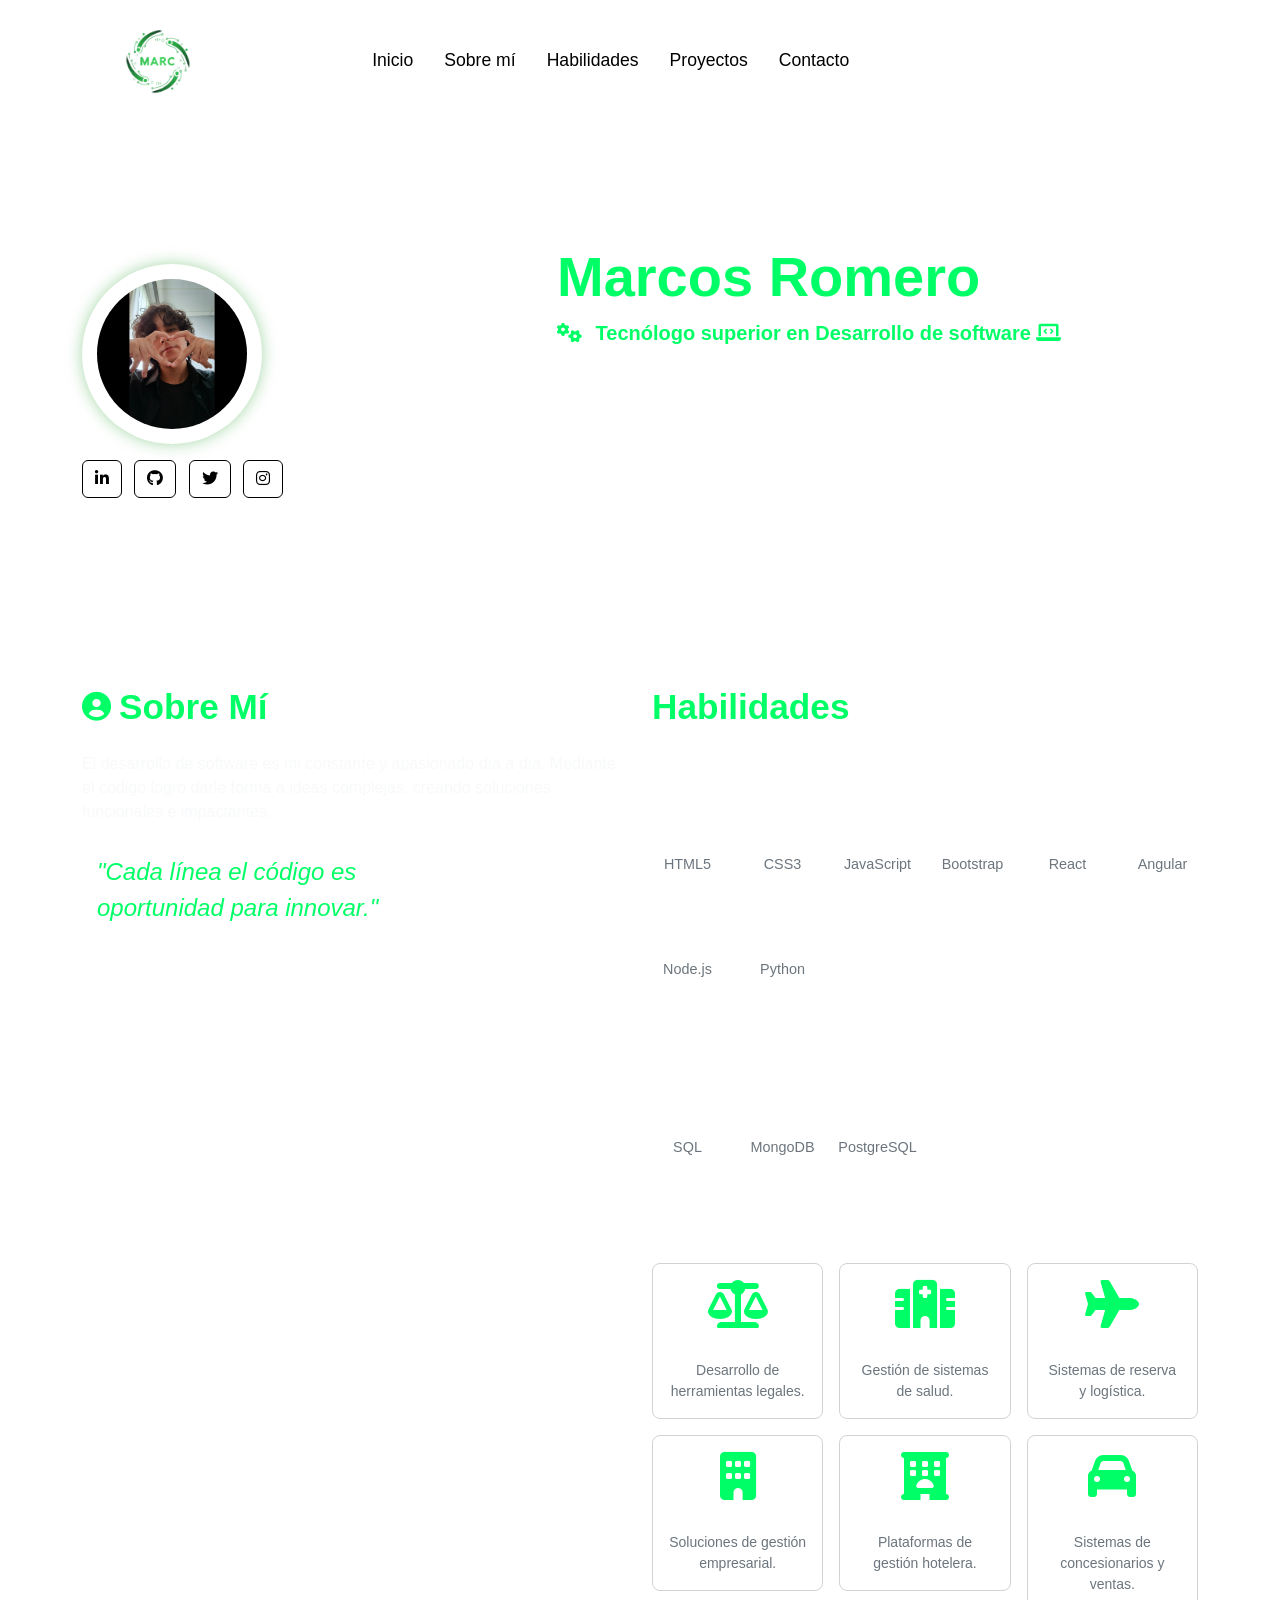
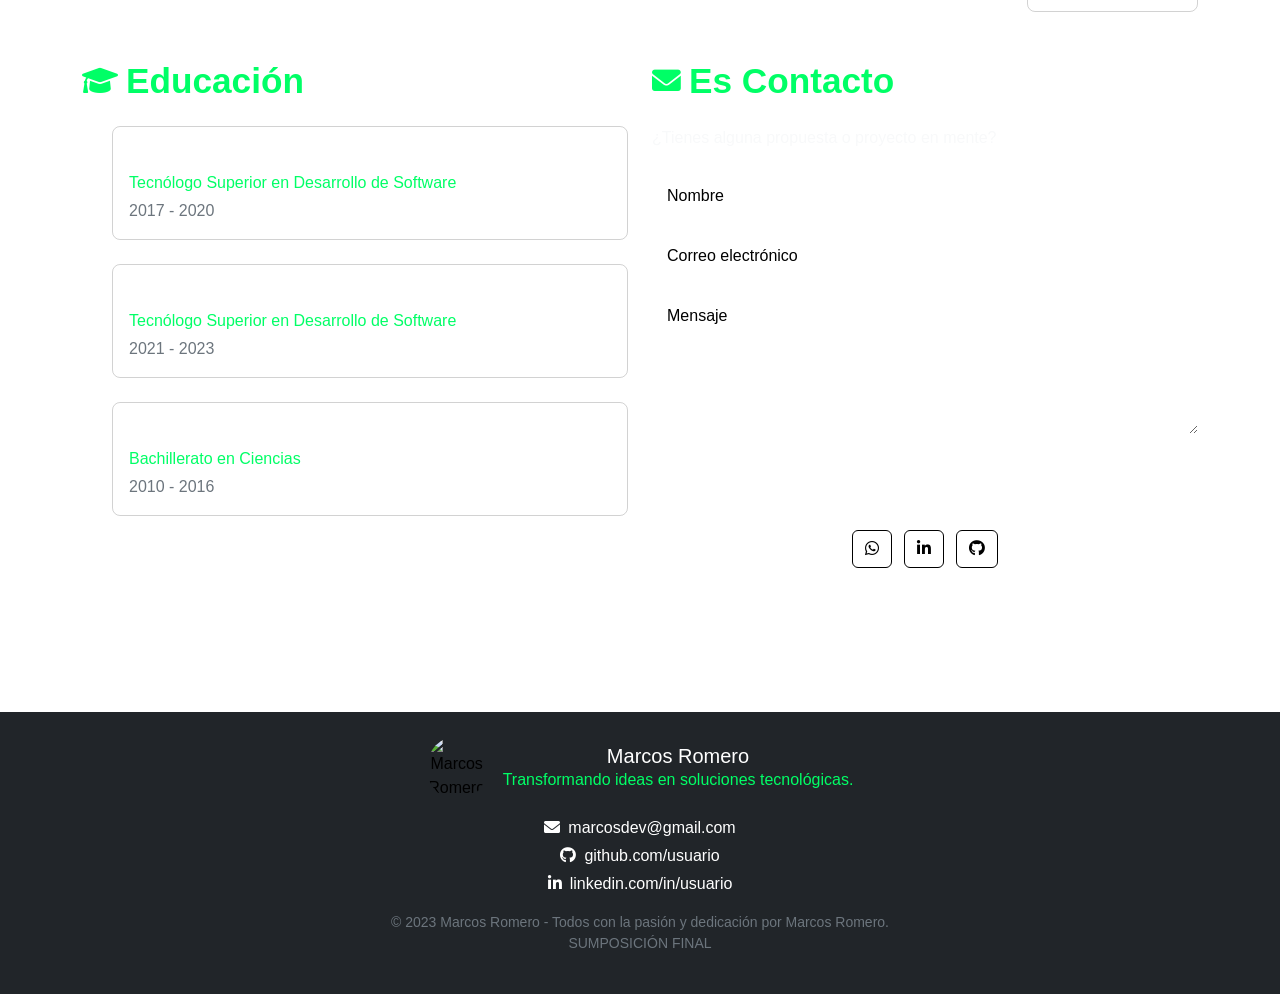
==== indexxxx.html @ cc2b0ab0 "Mejorando frontend de la pagina principal" ====
<!DOCTYPE html>
<html lang="es">
<head>
    <meta charset="UTF-8">
    <meta name="viewport" content="width=device-width, initial-scale=1.0">
    <title>Marcos Romero - Portafolio</title>
    <link href="https://cdn.jsdelivr.net/npm/bootstrap@5.3.0/dist/css/bootstrap.min.css" rel="stylesheet">
    <link rel="stylesheet" href="https://cdnjs.cloudflare.com/ajax/libs/font-awesome/6.0.0-beta3/css/all.min.css">
    <link rel="stylesheet" href="css/indexxxx.css">

</head>
<body>
    <nav class="navbar navbar-expand-lg navbar-dark bg-dark fixed-top">  
        <div class="container-fluid px-0">

            <!-- 🔹 IZQUIERDA: LOGO -->
            <a class="navbar-brand" href="#">
                <img src="Logo.png" alt="Logo" class="logo-navbar d-inline-block align-text-top me-2">
            </a>

            <!-- 🔹 BOTÓN HAMBURGUESA -->
            <button class="navbar-toggler" type="button" data-bs-toggle="collapse" data-bs-target="#navbarNav"
                aria-controls="navbarNav" aria-expanded="false" aria-label="Toggle navigation">
                <span class="navbar-toggler-icon"></span>
            </button>

            <!-- 🔹 CENTRO: MENÚ -->
            <div class="collapse navbar-collapse justify-content-center" id="navbarNav">
                <ul class="navbar-nav">
                    <li class="nav-item"><a class="nav-link active" href="#inicio">Inicio</a></li>
                    <li class="nav-item"><a class="nav-link" href="#sobre-mi">Sobre mí</a></li>
                    <li class="nav-item"><a class="nav-link" href="#habilidades">Habilidades</a></li>
                    <li class="nav-item"><a class="nav-link" href="#proyectos">Proyectos</a></li>
                    <li class="nav-item"><a class="nav-link" href="#contacto">Contacto</a></li>
                </ul>

                <!-- 🔹 BOTÓN PERFIL SOLO PARA MÓVIL -->
                <div class="d-lg-none mt-3 text-center w-100">
                    <button class="btn btn-success w-25">
                        <i class="fab fa-whatsapp me-1 icon-responsive-size"></i> Contactarme
                    </button>
                </div>
            </div>

            <!-- 🔹 BOTÓN PERFIL SOLO PARA ESCRITORIO -->
            <div class="navbar-right d-none d-lg-block">
                <button class="btn btn-success">
                    <i class="fab fa-whatsapp me-1 icon-responsive-size"></i> Contactarme
                </button>
            </div>
        </div>
    </nav>

    <div id="navbar-spacer"></div>

    <main class="container-fluid py-5">
        <!-- Hero Section -->
        <section id="inicio" class="hero-section text-center py-5 mb-5">
            <div class="container">
                <div class="row align-items-center">
                    <!-- Columna izquierda -->
                    <div class="col-md-5 mb-4 mb-md-0 text-center text-md-start">
                        <div class="profile-circle mx-auto mx-md-0 mb-3">
                            <img src="Marc.jpg" alt="Marcos Romero" class="img-fluid rounded-circle">
                        </div>
                        <div class="social-icons">
                            <a href="#" class="btn btn-outline-success me-2"><i class="fab fa-linkedin-in"></i></a>
                            <a href="#" class="btn btn-outline-success me-2"><i class="fab fa-github"></i></a>
                            <a href="#" class="btn btn-outline-success me-2"><i class="fab fa-twitter"></i></a>
                            <a href="#" class="btn btn-outline-success"><i class="fab fa-instagram"></i></a>
                        </div>
                    </div>

                    <!-- Columna derecha -->
                    <div class="col-md-7 text-center text-md-start">
                        <h1 class="text-white">Marcos Romero</h1>
                        <p class="lead text-success mb-4">
                            <strong><i class="fas fa-cogs text-success me-2"></i> Tecnólogo superior en Desarrollo de software <i class="fas fa-laptop-code text-success me-2"></i></strong><br>
                            <span class="text-white"><strong>Especializado en transformar ideas complejas en soluciones digitales robustas</strong>,
        aplicando metodologías ágiles para <strong>entregas eficientes y de alto valor</strong>.</span>
                        </p>
                        <button class="btn btn-lg btn-success">
                            <i class="fas fa-download me-2"></i>Descargar CV
                        </button>
                    </div>
                </div>
            </div>
        </section>


        <div class="container">
            <div class="row">
                <!-- About Me Section --><section id="sobre-mi" class="col-lg-6 mb-5">
                    <h2 class="section-title text-success mb-4">
                        <i class="fas fa-user-circle me-2"></i>Sobre Mí
                    </h2>
                    <p class="text-light mb-3">
                        El desarrollo de software es mi constante y apasionado día a día. Mediante el código logro darle forma a ideas complejas, creando soluciones funcionales e impactantes.
                    </p>
                    <p class="quote text-success fs-4">
                        "Cada línea el código es<br>oportunidad para innovar."
                    </p>
                </section>

                <!-- Skills Section --><section id="habilidades" class="col-lg-6 mb-5">
                    <h2 class="section-title text-success mb-4">Habilidades</h2>

                    <h3 class="text-white mb-3"><i class="fas fa-cogs me-2"></i>Frameworks y Herramientas</h3>
                    <div class="row text-center mb-4">
                        <div class="col-3 col-md-2 skill-item">
                            <i class="fab fa-html5 fa-2x text-white"></i>
                            <p class="text-secondary">HTML5</p>
                        </div>
                        <div class="col-3 col-md-2 skill-item">
                            <i class="fab fa-css3-alt fa-2x text-white"></i>
                            <p class="text-secondary">CSS3</p>
                        </div>
                        <div class="col-3 col-md-2 skill-item">
                            <i class="fab fa-js fa-2x text-white"></i>
                            <p class="text-secondary">JavaScript</p>
                        </div>
                        <div class="col-3 col-md-2 skill-item">
                            <i class="fab fa-bootstrap fa-2x text-white"></i>
                            <p class="text-secondary">Bootstrap</p>
                        </div>
                        <div class="col-3 col-md-2 skill-item">
                            <i class="fab fa-react fa-2x text-white"></i>
                            <p class="text-secondary">React</p>
                        </div>
                        <div class="col-3 col-md-2 skill-item">
                            <i class="fab fa-angular fa-2x text-white"></i>
                            <p class="text-secondary">Angular</p>
                        </div>
                        <div class="col-3 col-md-2 skill-item">
                            <i class="fab fa-node-js fa-2x text-white"></i>
                            <p class="text-secondary">Node.js</p>
                        </div>
                        <div class="col-3 col-md-2 skill-item">
                            <i class="fab fa-python fa-2x text-white"></i>
                            <p class="text-secondary">Python</p>
                        </div>
                    </div>

                    <h3 class="text-white mb-3"><i class="fas fa-database me-2"></i>Bases de Datos</h3>
                    <div class="row text-center mb-4">
                        <div class="col-3 col-md-2 skill-item">
                            <i class="fas fa-database fa-2x text-white"></i>
                            <p class="text-secondary">SQL</p>
                        </div>
                        <div class="col-3 col-md-2 skill-item">
                            <i class="fas fa-leaf fa-2x text-white"></i>
                            <p class="text-secondary">MongoDB</p>
                        </div>
                        <div class="col-3 col-md-2 skill-item">
                            <i class="fas fa-server fa-2x text-white"></i>
                            <p class="text-secondary">PostgreSQL</p>
                        </div>
                    </div>

                    <h3 class="text-white mb-3" id="proyectos"><i class="fas fa-briefcase me-2"></i>Sectores de Experiencia</h3>
                    <div class="row g-3">
                        <div class="col-6 col-md-4">
                            <div class="card bg-dark-alt text-center p-3">
                                <i class="fas fa-balance-scale fa-3x text-success mb-2"></i>
                                <p class="mb-0 text-white">Sistema Judicial</p>
                                <small class="text-secondary">Desarrollo de herramientas legales.</small>
                            </div>
                        </div>
                        <div class="col-6 col-md-4">
                            <div class="card bg-dark-alt text-center p-3">
                                <i class="fas fa-hospital fa-3x text-success mb-2"></i>
                                <p class="mb-0 text-white">Hospital</p>
                                <small class="text-secondary">Gestión de sistemas de salud.</small>
                            </div>
                        </div>
                        <div class="col-6 col-md-4">
                            <div class="card bg-dark-alt text-center p-3">
                                <i class="fas fa-plane fa-3x text-success mb-2"></i>
                                <p class="mb-0 text-white">Aerolíneas</p>
                                <small class="text-secondary">Sistemas de reserva y logística.</small>
                            </div>
                        </div>
                        <div class="col-6 col-md-4">
                            <div class="card bg-dark-alt text-center p-3">
                                <i class="fas fa-building fa-3x text-success mb-2"></i>
                                <p class="mb-0 text-white">Empresarial</p>
                                <small class="text-secondary">Soluciones de gestión empresarial.</small>
                            </div>
                        </div>
                        <div class="col-6 col-md-4">
                            <div class="card bg-dark-alt text-center p-3">
                                <i class="fas fa-hotel fa-3x text-success mb-2"></i>
                                <p class="mb-0 text-white">Hotelería</p>
                                <small class="text-secondary">Plataformas de gestión hotelera.</small>
                            </div>
                        </div>
                        <div class="col-6 col-md-4">
                            <div class="card bg-dark-alt text-center p-3">
                                <i class="fas fa-car fa-3x text-success mb-2"></i>
                                <p class="mb-0 text-white">Automotriz</p>
                                <small class="text-secondary">Sistemas de concesionarios y ventas.</small>
                            </div>
                        </div>
                    </div>
                </section>
            </div>

            <div class="row">
                <!-- Education Section --><section id="educacion" class="col-lg-6 mb-5">
                    <h2 class="section-title text-success mb-4">
                        <i class="fas fa-graduation-cap me-2"></i>Educación
                    </h2>
                    <div class="timeline">
                        <div class="timeline-item mb-4">
                            <div class="card bg-dark-alt p-3">
                                <h5 class="text-white mb-1">Tecnología Universitaria Unifranz Sucre</h5>
                                <p class="text-success mb-1">Tecnólogo Superior en Desarrollo de Software</p>
                                <p class="text-secondary mb-0">2017 - 2020</p>
                            </div>
                        </div>
                        <div class="timeline-item mb-4">
                            <div class="card bg-dark-alt p-3">
                                <h5 class="text-white mb-1">Tecnología Universitaria Unifranz Sucre</h5>
                                <p class="text-success mb-1">Tecnólogo Superior en Desarrollo de Software</p>
                                <p class="text-secondary mb-0">2021 - 2023</p>
                            </div>
                        </div>
                        <div class="timeline-item">
                            <div class="card bg-dark-alt p-3">
                                <h5 class="text-white mb-1">Colegio Militar Teófilo Núñez Ortiz</h5>
                                <p class="text-success mb-1">Bachillerato en Ciencias</p>
                                <p class="text-secondary mb-0">2010 - 2016</p>
                            </div>
                        </div>
                    </div>
                </section>

                <!-- Contact Section --><section id="contacto" class="col-lg-6 mb-5">
                    <h2 class="section-title text-success mb-4">
                        <i class="fas fa-envelope me-2"></i>Es Contacto
                    </h2>
                    <p class="text-light mb-4">¿Tienes alguna propuesta o proyecto en mente?</p>

                    <form>
                        <div class="mb-3">
                            <input type="text" class="form-control bg-dark-alt text-white border-0" placeholder="Nombre">
                        </div>
                        <div class="mb-3">
                            <input type="email" class="form-control bg-dark-alt text-white border-0" placeholder="Correo electrónico">
                        </div>
                        <div class="mb-3">
                            <textarea class="form-control bg-dark-alt text-white border-0" rows="5" placeholder="Mensaje"></textarea>
                        </div>
                        <button type="submit" class="btn btn-success btn-lg w-100">Enviar Mensaje</button>
                    </form>

                    <div class="social-icons mt-4 text-center">
                        <a href="#" class="btn btn-outline-success me-2"><i class="fab fa-whatsapp"></i></a>
                        <a href="#" class="btn btn-outline-success me-2"><i class="fab fa-linkedin-in"></i></a>
                        <a href="#" class="btn btn-outline-success"><i class="fab fa-github"></i></a>
                    </div>
                </section>
            </div>
        </div>
    </main>

    <footer class="bg-dark text-center py-4 mt-5">
        <div class="container">
            <div class="d-flex align-items-center justify-content-center mb-3">
                <img src="https://via.placeholder.com/50" alt="Marcos Romero" class="img-fluid rounded-circle me-3">
                <div>
                    <h5 class="text-white mb-0">Marcos Romero</h5>
                    <p class="text-success mb-0">Transformando ideas en soluciones tecnológicas.</p>
                </div>
            </div>
            <div class="footer-links mb-3">
                <p class="text-white mb-1"><i class="fas fa-envelope me-2"></i>marcosdev@gmail.com</p>
                <p class="text-white mb-1"><i class="fab fa-github me-2"></i>github.com/usuario</p>
                <p class="text-white mb-0"><i class="fab fa-linkedin-in me-2"></i>linkedin.com/in/usuario</p>
            </div>
            <p class="text-secondary small mt-3">
                © 2023 Marcos Romero - Todos con la pasión y dedicación por Marcos Romero.
                <br>
                <span>SUMPOSICIÓN FINAL</span>
            </p>
        </div>
    </footer>

    <script src="https://cdn.jsdelivr.net/npm/bootstrap@5.3.0/dist/js/bootstrap.bundle.min.js"></script>
    <script src="script.js"></script>
    <script>
        document.querySelectorAll('a[href^="#"]').forEach(anchor => {
            anchor.addEventListener('click', function (e) {
                e.preventDefault();

                document.querySelector(this.getAttribute('href')).scrollIntoView({
                    behavior: 'smooth'
                });
            });
        });
    </script>
</body>
</html>
---- css/indexxxx.css ----
/*--------------------------------------------CONFIGURCION---------------------------------------------------------------*/
:root {
    /* Paleta base */
    /*--color-bg-dark: #1a1a1a;          Fondo general */
    /*--color-bg-alt: #2c2c2c;           Fondo secundario */
    /*--color-border-dark: #0f3d0f;      Bordes verdes oscuros */
    /*--color-border-gray: #3a3a3a;      Bordes grises */
    /*--color-primary: #4CAF50;          Verde principal */
    /*--color-text: #f0f0f0;             Texto claro */
    /*--color-placeholder: #b0b0b0;      Texto placeholder */

    /* Colores de la paleta de la imagen */
    --color-negro-profundo: #1A1A1A;    /* Negro Profundo / Carbón */
    --color-verde-neon: #00FF66;        /* Verde Neón / Ciber-Vree Vibrante */
    --color-cian-turquesa: #00FFFF;     /* Cian Turquesa Vibrante (NOTA: #00FFRV no es un código hex válido, asumo que 'RV' es un error tipográfico y debería ser otro valor o simplemente 00FF00) */
    --color-magenta-brillante: #FF00FF; /* Magenta Brillante */
    --color-blanco-puro: #FFFF;         /* Blanco Puro (NOTA: #FFFF es un shorthand, el completo sería #FFFFFF) */

    --navbar-logo-space: 100px;  /* 🔹 Espacio izquierdo del logo */
    --navbar-button-space: 100px; /* 🔹 Espacio derecho del botón */
}

body {
    background-color: var(--color-bg-dark); /* Fondo oscuro casi negro */
    color: var(--color-text); /* Color de texto general */
    font-family: Arial, sans-serif;
}

strong {
  font-weight: bold; /* Fuerza la negrita */
  
}




/*--------------------------------------------NAVBAR---------------------------------------------------------------*/

.navbar {
    background-color: var(--color-bg-dark) !important; /* Navbar muy oscuro */
    border-bottom: 1px solid var(--color-border-dark); /* Borde inferior verde */
    padding-top: 0.5rem;
    padding-bottom: 0.5rem;
}

.navbar-brand {
    color: var(--color-text) !important;
    margin-left: var(--navbar-logo-space, 50px);
}

.navbar-nav .nav-link {
    color: var(--color-text) !important;
    margin-right: 15px;
    font-size: clamp(0.9rem, 1vw + 0.3rem, 1.2rem); /* Ajuste responsivo */
}

.navbar-nav .nav-link.active,
.navbar-nav .nav-link:hover {
    color: var(--color-primary) !important; /* Verde más brillante al pasar el ratón o activo */
}

.logo-navbar {
    height: 90px; /* Ajusta el alto del logo */
    width: auto; /* Mantiene las proporciones originales */
    object-fit: contain; /* Asegura que no se deforme */
    vertical-align: middle; /* Centra con el texto */
    /* 🔹 Ajustes adicionales para responsividad y control de tamaño */
    max-height: none; /* Límite máximo para pantallas grandes */
    max-width: 100%; /* Evita que se salga del contenedor */
    transition: height 0.3s ease; /* Transición suave si cambias el tamaño */
}

/* 🔹 Distribución general: logo izquierda, menú centro, botón derecha 
.navbar .container {
    display: flex;
    align-items: center;
    justify-content: space-between;
}*/

/* 🔹 Elimina el padding lateral del container para permitir al logo y botón llegar a los bordes */
.navbar .container-fluid {
    display: flex;
    align-items: center;
    justify-content: space-between;
    padding-left: var(--navbar-logo-space, 0px);
    padding-right: var(--navbar-button-space, 0px);
}

/* 🔹 Centrar el menú dentro del espacio disponible */
.navbar-collapse {
    flex-grow: 1;
    justify-content: center;
}

/* 🔹 Contenedor del botón a la derecha */
.navbar-right {
    margin-right: var(--navbar-button-space, 50px); /* Espacio derecho ajustable */
}

/* 🔹 Espaciado ajustable del botón hamburguesa en pantallas pequeñas */
.navbar-toggler {
    margin-right: var(--navbar-button-space, 50px); /* Espacio derecho ajustable */
}

/* 🔹 NUEVA CLASE PARA EL TAMAÑO RESPONSIVO DEL ICONO */
.icon-responsive-size {
    /* Mismo ajuste responsivo que usas para los enlaces de navegación */
    font-size: clamp(0.9rem, 1vw + 0.3rem, 1.2rem); 
    /* Ajusta la altura de línea para evitar que el icono mueva verticalmente el texto */
    line-height: 1; 
}

/* 🚀 SOLUCIÓN ESCALABLE: ESTILOS DEL ESPACIADOR (#navbar-spacer) */
#navbar-spacer {
    height: 75px; 
}

/* 📱 MÓVIL (<=768px): Sincronizamos el espaciado */
@media (max-width: 768px) {
    .logo-navbar {
        height: 35px; /* (Ya lo tenías) */
    }
    
    #navbar-spacer {
        /* 💡 MÓVIL (<=768px): Logo (35px) + Padding del Navbar (0.5rem top + 0.5rem bottom) */
        /* Total: 35 + 8 + 8 = 51px. Usaremos 65px para un pequeño margen extra si es necesario,
           o 55px si prefieres algo más ajustado. Usaremos 65px */
        height: 65px; 
    }
    
    /* Nota: Dejamos el padding-top del .hero-section en 80px para móvil para darle un margen interno a la sección */
}


@media (max-width: 768px) {
    .logo-navbar {
        height: 35px; /* Tamaño ligeramente menor en pantallas pequeñas */
    }
}

/* 🔹 Asegura que el texto y los elementos dentro del menú colapsado estén centrados */
@media (max-width: 991.98px) { /* Límite de Bootstrap para 'lg' */
    /* Centra la lista de enlaces */
    .navbar-collapse .navbar-nav {
        /* Quita el margen lateral auto que puede aplicar justify-content-center */
        margin-left: 0;
        margin-right: 0; 
        /* Para centrar la lista dentro del espacio disponible */
        width: 100%;
    }
    
    /* Centra el texto de cada enlace */
    .navbar-collapse .nav-item {
        text-align: center; /* Centra el texto de los enlaces */
        width: 100%; /* Asegura que el ítem ocupe todo el ancho */
    }

    /* Ajusta el margen del enlace en móvil (opcional, si hay mucho espacio) */
    .navbar-nav .nav-link {
        margin-right: 0; /* Elimina el margen derecho horizontal no deseado en móvil */
        padding-top: 0.5rem;
        padding-bottom: 0.5rem;
    }
}



/*--------------------------------------------BODY---------------------------------------------------------------*/
.hero-section {
    background-color: var(--color-bg-dark);
    border-bottom: 2px solid var(--color-border-dark);
    padding-top: 120px  !important;  /*Espacio para el navbar fijo */
    padding-bottom: 120px  !important;
    background-image:url("Fondo.jpg");
    background-size: contain; /* Ajusta la imagen al tamaño del contenedor */
    background-position: center; /* Centra la imagen */
    background-repeat: no-repeat; /* Evita que se repita */
}


.profile-circle {
    width: 180px;
    height: 180px;
    border-radius: 50%;
    background-color: var(--color-primary); /* Círculo verde detrás de la imagen */
    display: flex;
    justify-content: center;
    align-items: center;
    margin-bottom: 20px;
    position: relative;
    border: 3px solid var(--color-border-dark); /* Borde más oscuro */
    box-shadow: 0 0 15px rgba(76, 175, 80, 0.5); /* Sombra verde */
}


.profile-circle img {
    width: 150px;
    height: 150px;
    border-radius: 50%;
    object-fit: cover;
    border: 2px solid var(--color-bg-dark); /* Borde oscuro para la imagen */
}

.hero-section h1 {
    font-size: 3.5rem;
    font-weight: bold;
    color: var(--color-verde-neon) !important;
}


.lead {
    color: var(--color-text);
}

.text-success {
    color: var(--color-verde-neon) !important; /* Verde principal */
}

.btn-success {
    background-color: var(--color-primary);
    border-color: var(--color-primary);
    color: #fff;
    font-weight: bold;
    padding: 12px 30px;
    border-radius: 5px;
}

.btn-success:hover {
    background-color: var(--color-primary-hover);
    border-color: var(--color-primary-hover);
}

.btn-outline-success {
    color: var(--color-primary);
    border-color: var(--color-primary);
}

.btn-outline-success:hover {
    background-color: var(--color-primary);
    color: #fff;
}

@media (max-width: 768px) {
    .hero-section {
        text-align: center;
        padding-top: 80px;
        padding-bottom: 80px;
    }

    .hero-section h1 {
        font-size: 2.2rem;
    }

    .profile-circle {
        width: 140px;
        height: 140px;
    }

    .profile-circle img {
        width: 120px;
        height: 120px;
    }
}

/*Sobre mi*/
.section-title {
    font-size: 2.2rem;
    font-weight: bold;
    margin-bottom: 30px;
    display: flex;
    align-items: center;
}

.section-title i {
    font-size: 1.8rem;
    margin-right: 10px;
}

.bg-dark-alt {
    background-color: var(--color-bg-alt) !important; /* Un gris oscuro para tarjetas */
    border: 1px solid var(color-border-gray);
    border-radius: 8px;
}

.quote {
    font-style: italic;
    font-weight: 500;
    border-left: 5px solid var(--color-primary);
    padding-left: 15px;
    margin-top: 30px;
}

/* Skills Section */
.skill-item {
    padding: 15px;
    display: flex;
    flex-direction: column;
    align-items: center;
    justify-content: center;
}

.skill-item i {
    margin-bottom: 5px;
    color: var(--color-primary); /* Iconos de habilidades en verde */
}

.skill-item p {
    font-size: 0.9rem;
    color: var(--color-text);
}

/* Cards de experiencia/sectores */
.card-body i {
    color: var(--color-primary);
}

/* Education Timeline */
.timeline {
    position: relative;
    padding: 0 0 0 20px; /* Ajuste para la línea */
}

.timeline::before {
    content: '';
    position: absolute;
    top: 0;
    left: 0;
    width: 2px;
    height: 100%;
    background-color: var(--color-primary);
    z-index: 0;
}

.timeline-item {
    position: relative;
    margin-bottom: 30px;
}

.timeline-item::before {
    content: '';
    position: absolute;
    left: -20px; /* Ajuste para el punto en la línea */
    top: 5px;
    width: 12px;
    height: 12px;
    border-radius: 50%;
    background-color: var(--color-primary);
    border: 2px solid var(--color-bg-dark);
    z-index: 1;
}

.timeline-item .card {
    background-color: var(--color-bg-alt) !important;
    border: 1px solid var(color-border-gray);
    border-radius: 8px;
    padding: 15px;
    margin-left: 10px; /* Separación de la línea */
}

.timeline-item .card h5 {
    font-weight: bold;
}

/* Contact Form */
.form-control {
    background-color: var(--color-bg-alt) !important;
    border: 1px solid var(color-border-gray) !important;
    color: var(--color-text) !important;
    border-radius: 5px;
    padding: 10px 15px;
}

.form-control::placeholder {
    color: var(--color-placeholder);
}

/*--------------------------------------------FOOTER---------------------------------------------------------------*/
/* Footer */
footer {
    background-color: var(--color-bg-dark) !important;
    border-top: 1px solid var(--color-border-dark);
    padding-top: 40px !important;
    padding-bottom: 40px !important;
}

footer img {
    width: 60px;
    height: 60px;
    border-radius: 50%;
    object-fit: cover;
    border: 2px solid var(--color-primary);
}

.footer-links p {
    margin-bottom: 8px;
}
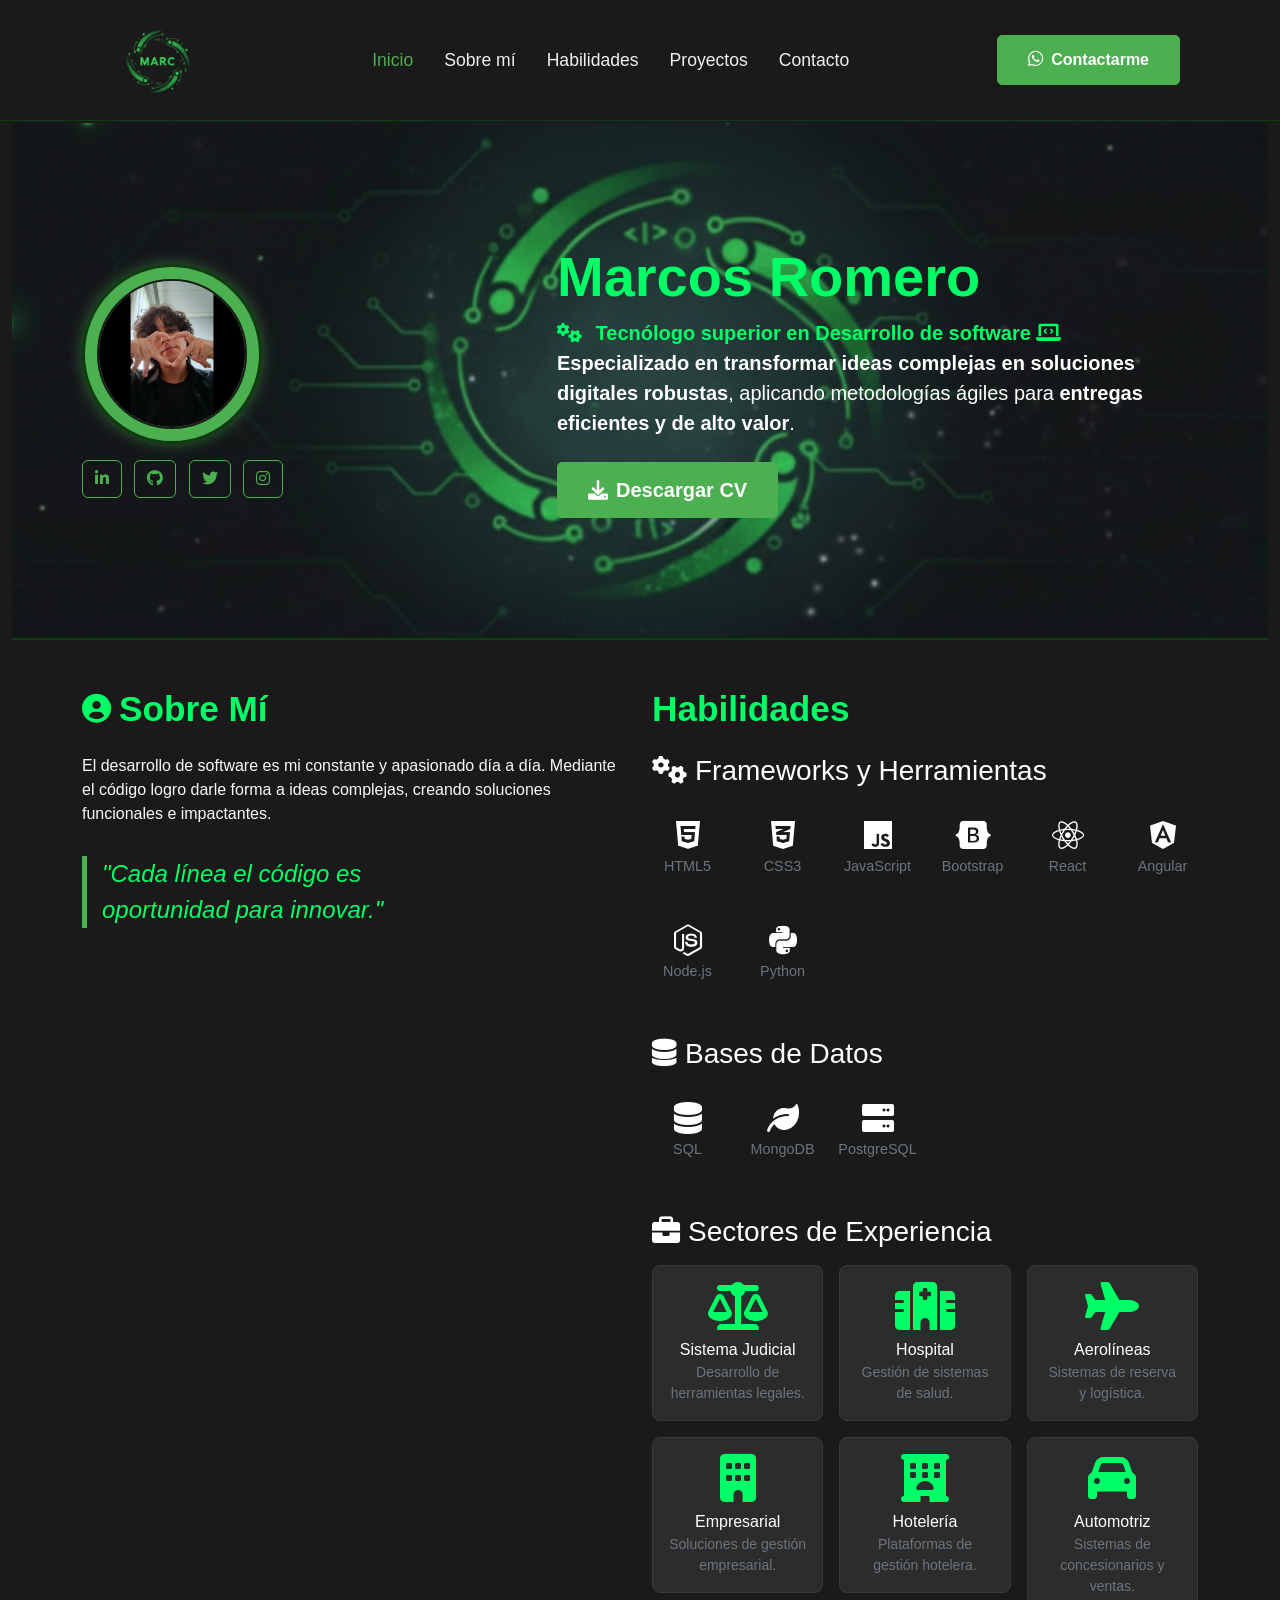
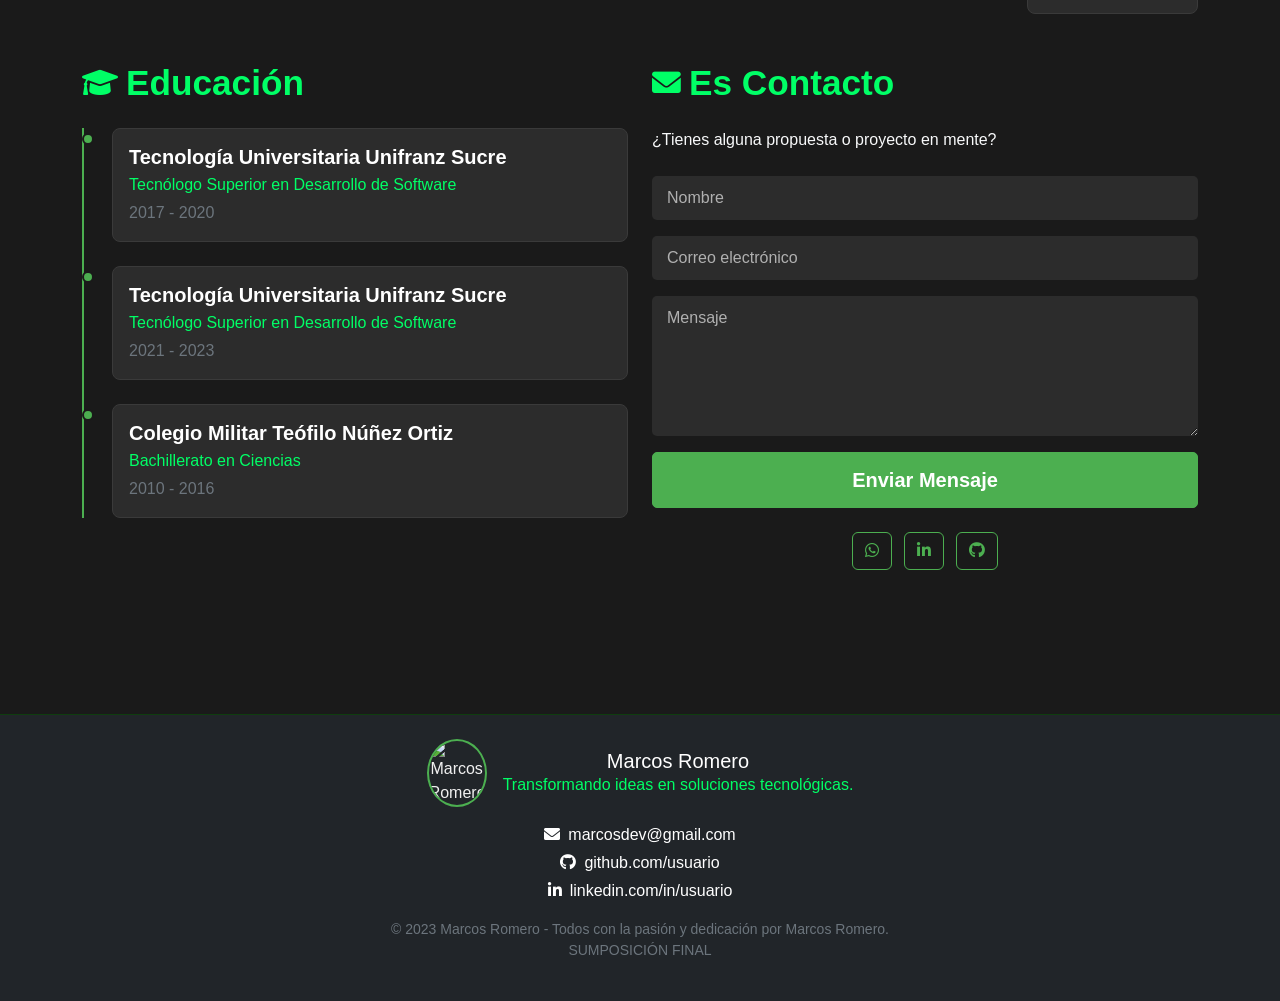
==== commit f3bb5eea: "Mejorando frontend de la anterior pag principal esta vez si" ====
--- a/indexxxx.html
+++ b/indexxxx.html
@@ -6,7 +6,7 @@
     <title>Marcos Romero - Portafolio</title>
     <link href="https://cdn.jsdelivr.net/npm/bootstrap@5.3.0/dist/css/bootstrap.min.css" rel="stylesheet">
     <link rel="stylesheet" href="https://cdnjs.cloudflare.com/ajax/libs/font-awesome/6.0.0-beta3/css/all.min.css">
-    <link rel="stylesheet" href="css/indexxxx.css">
+    <link rel="stylesheet" href="../css/indexxxx.css">
 
 </head>
 <body>
@@ -15,7 +15,7 @@
 
             <!-- 🔹 IZQUIERDA: LOGO -->
             <a class="navbar-brand" href="#">
-                <img src="Logo.png" alt="Logo" class="logo-navbar d-inline-block align-text-top me-2">
+                <img src="../img/Logo.png" alt="Logo" class="logo-navbar d-inline-block align-text-top me-2">
             </a>
 
             <!-- 🔹 BOTÓN HAMBURGUESA -->
@@ -61,7 +61,7 @@
                     <!-- Columna izquierda -->
                     <div class="col-md-5 mb-4 mb-md-0 text-center text-md-start">
                         <div class="profile-circle mx-auto mx-md-0 mb-3">
-                            <img src="Marc.jpg" alt="Marcos Romero" class="img-fluid rounded-circle">
+                            <img src="../img/Marc.jpg" alt="Marcos Romero" class="img-fluid rounded-circle">
                         </div>
                         <div class="social-icons">
                             <a href="#" class="btn btn-outline-success me-2"><i class="fab fa-linkedin-in"></i></a>
--- a/css/indexxxx.css
+++ b/css/indexxxx.css
@@ -1,23 +1,23 @@
 /*--------------------------------------------CONFIGURCION---------------------------------------------------------------*/
 :root {
-    /* Paleta base */
-    /*--color-bg-dark: #1a1a1a;          Fondo general */
-    /*--color-bg-alt: #2c2c2c;           Fondo secundario */
-    /*--color-border-dark: #0f3d0f;      Bordes verdes oscuros */
-    /*--color-border-gray: #3a3a3a;      Bordes grises */
-    /*--color-primary: #4CAF50;          Verde principal */
-    /*--color-text: #f0f0f0;             Texto claro */
-    /*--color-placeholder: #b0b0b0;      Texto placeholder */
+    /* 🔹 Paleta base DESCOMENTADA para que funcione en todo el documento */
+    --color-bg-dark: #1a1a1a;         /* Fondo general */
+    --color-bg-alt: #2c2c2c;          /* Fondo secundario */
+    --color-border-dark: #0f3d0f;      /* Bordes verdes oscuros */
+    --color-border-gray: #3a3a3a;      /* Bordes grises */
+    --color-primary: #4CAF50;          /* Verde principal */
+    --color-text: #f0f0f0;             /* Texto claro */
+    --color-placeholder: #b0b0b0;      /* Texto placeholder */
 
     /* Colores de la paleta de la imagen */
-    --color-negro-profundo: #1A1A1A;    /* Negro Profundo / Carbón */
-    --color-verde-neon: #00FF66;        /* Verde Neón / Ciber-Vree Vibrante */
-    --color-cian-turquesa: #00FFFF;     /* Cian Turquesa Vibrante (NOTA: #00FFRV no es un código hex válido, asumo que 'RV' es un error tipográfico y debería ser otro valor o simplemente 00FF00) */
-    --color-magenta-brillante: #FF00FF; /* Magenta Brillante */
-    --color-blanco-puro: #FFFF;         /* Blanco Puro (NOTA: #FFFF es un shorthand, el completo sería #FFFFFF) */
-
-    --navbar-logo-space: 100px;  /* 🔹 Espacio izquierdo del logo */
-    --navbar-button-space: 100px; /* 🔹 Espacio derecho del botón */
+    --color-negro-profundo: #1A1A1A;    
+    --color-verde-neon: #00FF66;        
+    --color-cian-turquesa: #00FFFF;     
+    --color-magenta-brillante: #FF00FF; 
+    --color-blanco-puro: #FFFFFF;        
+
+    --navbar-logo-space: 100px;  
+    --navbar-button-space: 100px; 
 }
 
 body {
@@ -169,12 +169,16 @@
 .hero-section {
     background-color: var(--color-bg-dark);
     border-bottom: 2px solid var(--color-border-dark);
-    padding-top: 120px  !important;  /*Espacio para el navbar fijo */
-    padding-bottom: 120px  !important;
-    background-image:url("Fondo.jpg");
-    background-size: contain; /* Ajusta la imagen al tamaño del contenedor */
-    background-position: center; /* Centra la imagen */
-    background-repeat: no-repeat; /* Evita que se repita */
+    padding-top: 120px !important;  
+    padding-bottom: 120px !important;
+    
+    /* Ruta correcta desde la carpeta CSS hacia la carpeta IMG */
+    background-image: url("../img/Fondo.jpg");
+    
+    /* Cambiado a cover para que llene todo el contenedor del Hero */
+    background-size: cover; 
+    background-position: center; 
+    background-repeat: no-repeat; 
 }
 
 
@@ -278,7 +282,7 @@
 
 .bg-dark-alt {
     background-color: var(--color-bg-alt) !important; /* Un gris oscuro para tarjetas */
-    border: 1px solid var(color-border-gray);
+    border: 1px solid var(--color-border-gray);
     border-radius: 8px;
 }
 
@@ -351,7 +355,7 @@
 
 .timeline-item .card {
     background-color: var(--color-bg-alt) !important;
-    border: 1px solid var(color-border-gray);
+    border: 1px solid var(--color-border-gray);
     border-radius: 8px;
     padding: 15px;
     margin-left: 10px; /* Separación de la línea */
